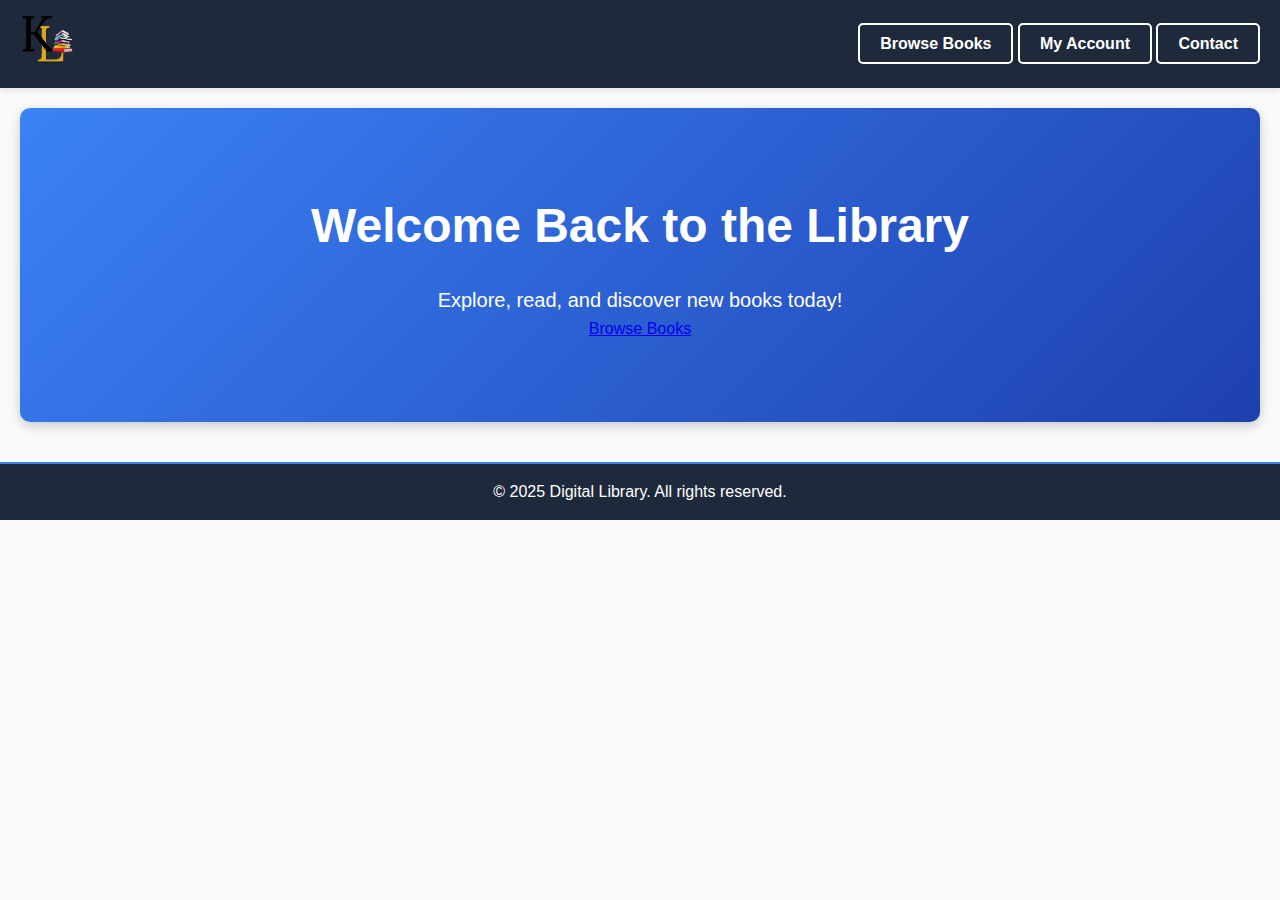
==== home.html @ 60799261 "the first library" ====
<!DOCTYPE html>
<html lang="en">
<head>
    <meta charset="UTF-8">
    <meta name="viewport" content="width=device-width, initial-scale=1.0">
    <title>Library App | Home</title>
    <link rel="stylesheet" href="css/styles.css">
</head>
<body>
    <!-- Header -->
    <header>
        <div class="logo">
            <img src="assets/logo.png" alt="Library Logo">
        </div>
        <nav>
            <a href="books.html">Browse Books</a>
            <a href="account.html">My Account</a>
            <a href="contact.html">Contact</a>
        </nav>
    </header>

    <!-- Main Content -->
    <main>
        <section class="hero">
            <h1>Welcome Back to the Library</h1>
            <p>Explore, read, and discover new books today!</p>
            <a href="books.html" class="btn-primary">Browse Books</a>
        </section>
    </main>

    <!-- Footer -->
    <footer>
        <p>&copy; 2025 Digital Library. All rights reserved.</p>
    </footer>
</body>
</html>
---- css/styles.css ----
/* Reset some basic styling */
* {
    margin: 0;
    padding: 0;
    box-sizing: border-box;
}

body {
    font-family: 'Poppins', sans-serif;
    background-color: #f9fafb;
    color: #333;
    line-height: 1.6;
}

/* Header */
header {
    background-color: #1e293b; /* Dark navy for professionalism */
    color: white;
    padding: 15px 20px;
    display: flex;
    justify-content: space-between;
    align-items: center;
    box-shadow: 0 2px 6px rgba(0, 0, 0, 0.1);
}

header .logo img {
    height: 50px;
}

nav a {
    text-decoration: none;
    color: white;
    padding: 10px 20px;
    border: 2px solid white;
    border-radius: 5px;
    font-weight: bold;
    transition: background-color 0.3s, color 0.3s;
}

nav a:hover {
    background-color: white;
    color: #1e293b;
}

/* Hero Section */
.hero {
    background: linear-gradient(135deg, #3b82f6, #1e40af);
    color: white;
    padding: 80px 20px;
    text-align: center;
    border-radius: 10px;
    margin: 20px;
    box-shadow: 0 4px 12px rgba(0, 0, 0, 0.2);
}

.hero h1 {
    font-size: 48px;
    margin-bottom: 20px;
}

.hero p {
    font-size: 20px;
}

/* Form Section */
.form-section {
    max-width: 500px;
    margin: 40px auto;
    padding: 20px;
    background-color: white;
    border-radius: 10px;
    box-shadow: 0 4px 12px rgba(0, 0, 0, 0.1);
    text-align: center;
}

.form-section h2 {
    font-size: 32px;
    color: #1e40af;
    margin-bottom: 20px;
}

form {
    display: flex;
    flex-direction: column;
    gap: 15px;
}

form label {
    font-size: 16px;
    color: #4b5563;
    text-align: left;
}

form input {
    padding: 12px;
    font-size: 16px;
    border-radius: 5px;
    border: 1px solid #d1d5db;
    transition: border-color 0.3s;
}

form input:focus {
    border-color: #3b82f6;
    outline: none;
}

form button {
    padding: 15px;
    font-size: 18px;
    font-weight: bold;
    color: white;
    background-color: #3b82f6;
    border: none;
    border-radius: 5px;
    cursor: pointer;
    transition: background-color 0.3s;
}

form button:hover {
    background-color: #1e40af;
}

/* Footer */
footer {
    background-color: #1e293b;
    color: white;
    text-align: center;
    padding: 15px 20px;
    margin-top: 40px;
    border-top: 2px solid #3b82f6;
}

/* Responsive Design */
@media (max-width: 768px) {
    .hero h1 {
        font-size: 36px;
    }

    .form-section {
        margin: 20px;
    }
}
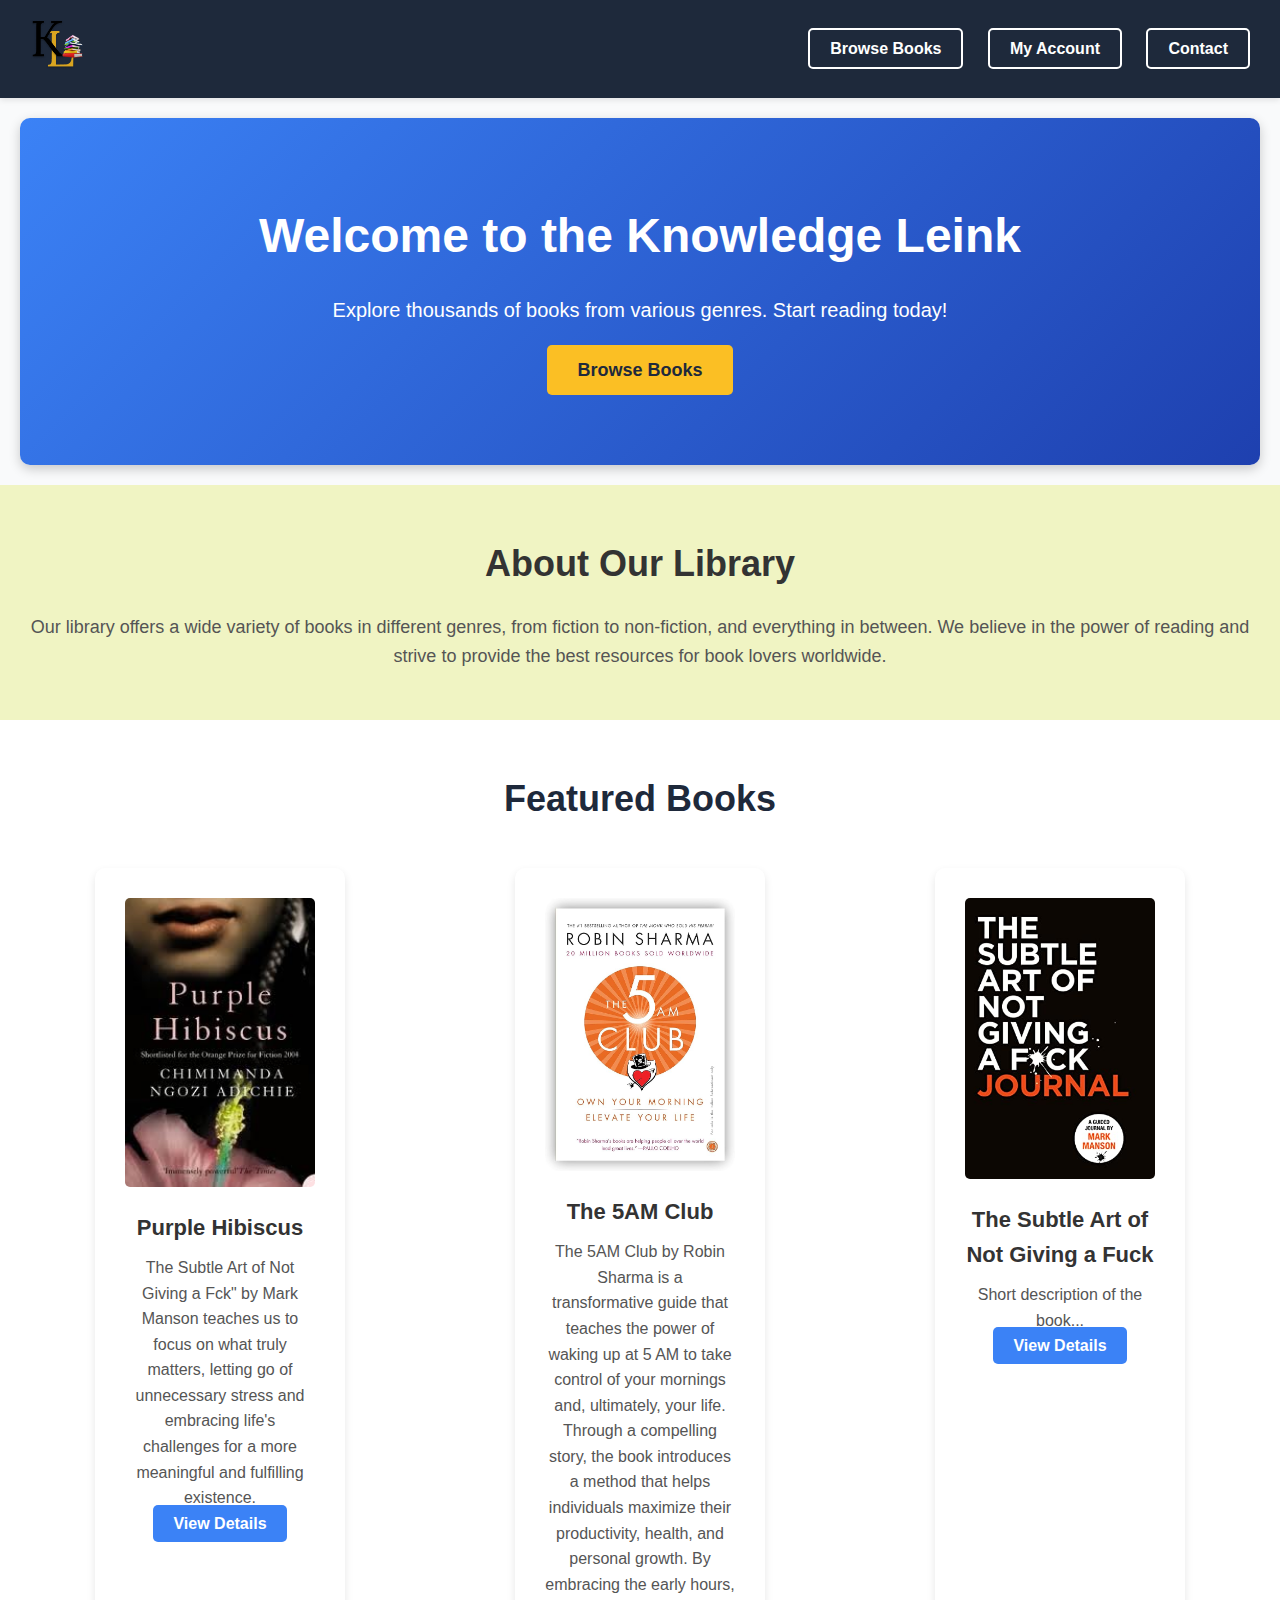
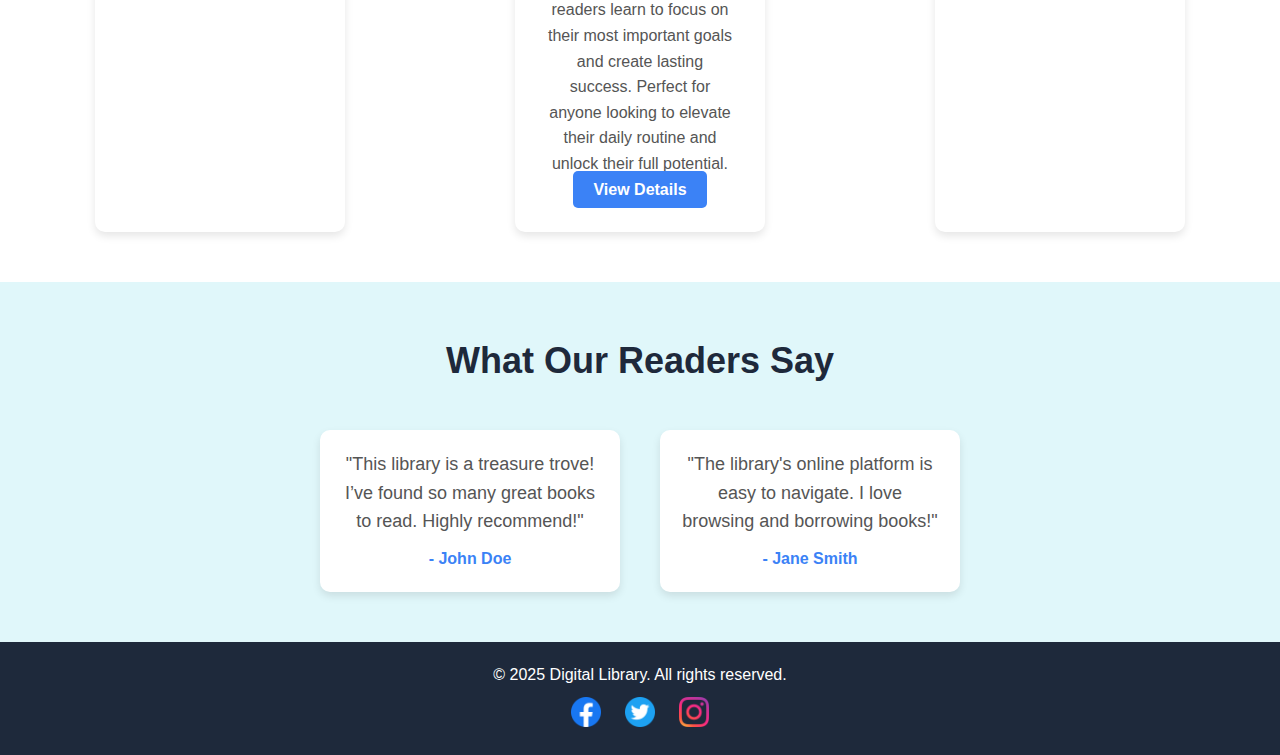
==== commit fe5cfb34: "newest" ====
--- a/home.html
+++ b/home.html
@@ -4,10 +4,10 @@
     <meta charset="UTF-8">
     <meta name="viewport" content="width=device-width, initial-scale=1.0">
     <title>Library App | Home</title>
-    <link rel="stylesheet" href="css/styles.css">
+    <link rel="stylesheet" href="css/home.css">
 </head>
 <body>
-    <!-- Header -->
+    <!-- Header Section -->
     <header>
         <div class="logo">
             <img src="assets/logo.png" alt="Library Logo">
@@ -19,18 +19,76 @@
         </nav>
     </header>
 
-    <!-- Main Content -->
-    <main>
-        <section class="hero">
-            <h1>Welcome Back to the Library</h1>
-            <p>Explore, read, and discover new books today!</p>
-            <a href="books.html" class="btn-primary">Browse Books</a>
-        </section>
-    </main>
+    <!-- Hero Section -->
+    <section class="hero">
+        <div class="hero-content">
+            <h1>Welcome to the Knowledge Leink</h1>
+            <p>Explore thousands of books from various genres. Start reading today!</p>
+            <div class="hero-btns">
+                <a href="books.html" class="btn-primary">Browse Books</a>
+                <!-- <a href="account.html" class="btn-secondary">My Account</a> -->
+            </div>
+        </div>
+    </section>
 
-    <!-- Footer -->
+    <!-- About Us Section -->
+    <section class="about-us">
+        <div class="about-content">
+            <h2>About Our Library</h2>
+            <p>Our library offers a wide variety of books in different genres, from fiction to non-fiction, and everything in between. We believe in the power of reading and strive to provide the best resources for book lovers worldwide.</p>
+        </div>
+    </section>
+
+    <!-- Featured Books Section -->
+    <section class="featured-books">
+        <h2>Featured Books</h2>
+        <div class="book-cards">
+            <div class="book-card">
+                <img src="assets/purple_hibiscus.png" alt="Book 1">
+                <h3>Purple Hibiscus</h3>
+                <p>The Subtle Art of Not Giving a Fck" by Mark Manson teaches us to focus on what truly matters, letting go of unnecessary stress and embracing life's challenges for a more meaningful and fulfilling existence.</p>
+                <a href="book-details.html" class="btn-secondary">View Details</a>
+            </div>
+            <div class="book-card">
+                <img src="assets/5AM_Club.png" alt="Book 3">
+                <h3>The 5AM Club</h3>
+                <p>The 5AM Club by Robin Sharma is a transformative guide that teaches the power of waking up at 5 AM to take control of your mornings and, ultimately, your life. Through a compelling story, the book introduces a method that helps individuals maximize their productivity, health, and personal growth. By embracing the early hours, readers learn to focus on their most important goals and create lasting success. Perfect for anyone looking to elevate their daily routine and unlock their full potential.</p>
+                <a href="book-details.html" class="btn-secondary">View Details</a>
+            </div>
+            <div class="book-card">
+                <img src="assets/Not Giving a Fuck.png" alt="Book 2">
+                <h3>The Subtle Art of Not Giving a Fuck</h3>
+                <p>Short description of the book...</p>
+                <a href="book-details.html" class="btn-secondary">View Details</a>
+            </div>
+        </div>
+    </section>
+
+    <!-- Testimonials Section -->
+    <section class="testimonials">
+        <h2>What Our Readers Say</h2>
+        <div class="testimonial-cards">
+            <div class="testimonial-card">
+                <p>"This library is a treasure trove! I’ve found so many great books to read. Highly recommend!"</p>
+                <span>- John Doe</span>
+            </div>
+            <div class="testimonial-card">
+                <p>"The library's online platform is easy to navigate. I love browsing and borrowing books!"</p>
+                <span>- Jane Smith</span>
+            </div>
+        </div>
+    </section>
+
+    <!-- Footer Section -->
     <footer>
-        <p>&copy; 2025 Digital Library. All rights reserved.</p>
+        <div class="footer-content">
+            <p>&copy; 2025 Digital Library. All rights reserved.</p>
+            <div class="social-links">
+                <a href="#" class="social-icon"><img src="assets/facebook.png" alt="Facebook"></a>
+                <a href="#" class="social-icon"><img src="assets/twitter.png" alt="Twitter"></a>
+                <a href="#" class="social-icon"><img src="assets/instagram.png" alt="Instagram"></a>
+            </div>
+        </div>
     </footer>
 </body>
 </html>
--- a/css/home.css
+++ b/css/home.css
@@ -0,0 +1,253 @@
+/* Resetting and setting default styles */
+* {
+    margin: 0;
+    padding: 0;
+    box-sizing: border-box;
+}
+
+/* Body and General Styles */
+body {
+    font-family: 'Poppins', sans-serif;
+    background-color: #f9fafb;
+    color: #333;
+    line-height: 1.6;
+}
+
+/* Header Section */
+header {
+    background-color: #1e293b; /* Dark background */
+    color: white;
+    padding: 20px 30px;
+    display: flex;
+    justify-content: space-between;
+    align-items: center;
+    box-shadow: 0 2px 6px rgba(0, 0, 0, 0.1);
+}
+
+header .logo img {
+    height: 50px;
+}
+
+nav a {
+    text-decoration: none;
+    color: white;
+    padding: 10px 20px;
+    border: 2px solid white;
+    border-radius: 5px;
+    font-weight: bold;
+    transition: background-color 0.3s, color 0.3s;
+    margin-left: 20px;
+}
+
+nav a:hover {
+    background-color: white;
+    color: #1e293b;
+}
+
+/* Hero Section */
+.hero {
+    background: linear-gradient(135deg, #3b82f6, #1e40af);
+    color: white;
+    padding: 80px 20px;
+    text-align: center;
+    border-radius: 10px;
+    margin: 20px;
+    box-shadow: 0 4px 12px rgba(0, 0, 0, 0.2);
+}
+
+.hero h1 {
+    font-size: 48px;
+    margin-bottom: 20px;
+}
+
+.hero p {
+    font-size: 20px;
+}
+
+.hero-btns {
+    margin-top: 30px;
+}
+
+.hero .btn-primary,
+.hero .btn-secondary {
+    background-color: #fbbf24;
+    color: #1e293b;
+    padding: 15px 30px;
+    text-decoration: none;
+    border-radius: 5px;
+    font-size: 18px;
+    font-weight: bold;
+    margin: 10px;
+    transition: background-color 0.3s;
+}
+
+.hero .btn-primary:hover,
+.hero .btn-secondary:hover {
+    background-color: #e4a10e;
+}
+
+/* About Us Section */
+.about-us {
+    padding: 50px 20px;
+    background-color: #f0f4c3;
+    text-align: center;
+}
+
+.about-us h2 {
+    font-size: 36px;
+    margin-bottom: 20px;
+}
+
+.about-us p {
+    font-size: 18px;
+    color: #555;
+}
+
+/* Featured Books Section */
+.featured-books {
+    text-align: center;
+    padding: 50px 20px;
+    background-color: #ffffff;
+}
+
+.featured-books h2 {
+    font-size: 36px;
+    margin-bottom: 40px;
+    color: #1e293b;
+}
+
+.book-cards {
+    display: flex;
+    justify-content: space-around;
+    flex-wrap: wrap;
+    gap: 20px;
+}
+
+.book-card {
+    background-color: white;
+    padding: 30px;
+    width: 250px;
+    border-radius: 10px;
+    box-shadow: 0 4px 8px rgba(0, 0, 0, 0.1);
+    text-align: center;
+}
+
+.book-card img {
+    width: 100%;
+    height: auto;
+    margin-bottom: 15px;
+    border-radius: 5px;
+}
+
+.book-card h3 {
+    font-size: 22px;
+    margin-bottom: 10px;
+}
+
+.book-card p {
+    font-size: 16px;
+    color: #555;
+}
+
+.book-card .btn-secondary {
+    background-color: #3b82f6;
+    color: white;
+    padding: 10px 20px;
+    text-decoration: none;
+    border-radius: 5px;
+    font-size: 16px;
+    font-weight: bold;
+    transition: background-color 0.3s;
+}
+
+.book-card .btn-secondary:hover {
+    background-color: #1e40af;
+}
+
+/* Testimonials Section */
+.testimonials {
+    background-color: #e0f7fa;
+    padding: 50px 20px;
+    text-align: center;
+}
+
+.testimonials h2 {
+    font-size: 36px;
+    margin-bottom: 40px;
+    color: #1e293b;
+}
+
+.testimonial-cards {
+    display: flex;
+    justify-content: center;
+    gap: 40px;
+    flex-wrap: wrap;
+}
+
+.testimonial-card {
+    background-color: white;
+    padding: 20px;
+    width: 300px;
+    border-radius: 10px;
+    box-shadow: 0 4px 8px rgba(0, 0, 0, 0.1);
+    text-align: center;
+}
+
+.testimonial-card p {
+    font-size: 18px;
+    color: #555;
+    margin-bottom: 10px;
+}
+
+.testimonial-card span {
+    font-weight: bold;
+    color: #3b82f6;
+}
+
+/* Footer Section */
+footer {
+    background-color: #1e293b;
+    color: white;
+    text-align: center;
+    padding: 20px;
+}
+
+footer .social-links {
+    margin-top: 10px;
+}
+
+footer .social-icon {
+    margin: 0 10px;
+}
+
+footer .social-icon img {
+    width: 30px;
+    height: 30px;
+}
+
+/* Responsive Design */
+@media (max-width: 768px) {
+    .hero h1 {
+        font-size: 36px;
+    }
+
+    .book-cards {
+        flex-direction: column;
+        align-items: center;
+    }
+
+    .book-card {
+        width: 80%;
+        margin-bottom: 20px;
+    }
+
+    .testimonial-cards {
+        flex-direction: column;
+        align-items: center;
+    }
+
+    .testimonial-card {
+        width: 80%;
+        margin-bottom: 20px;
+    }
+}
